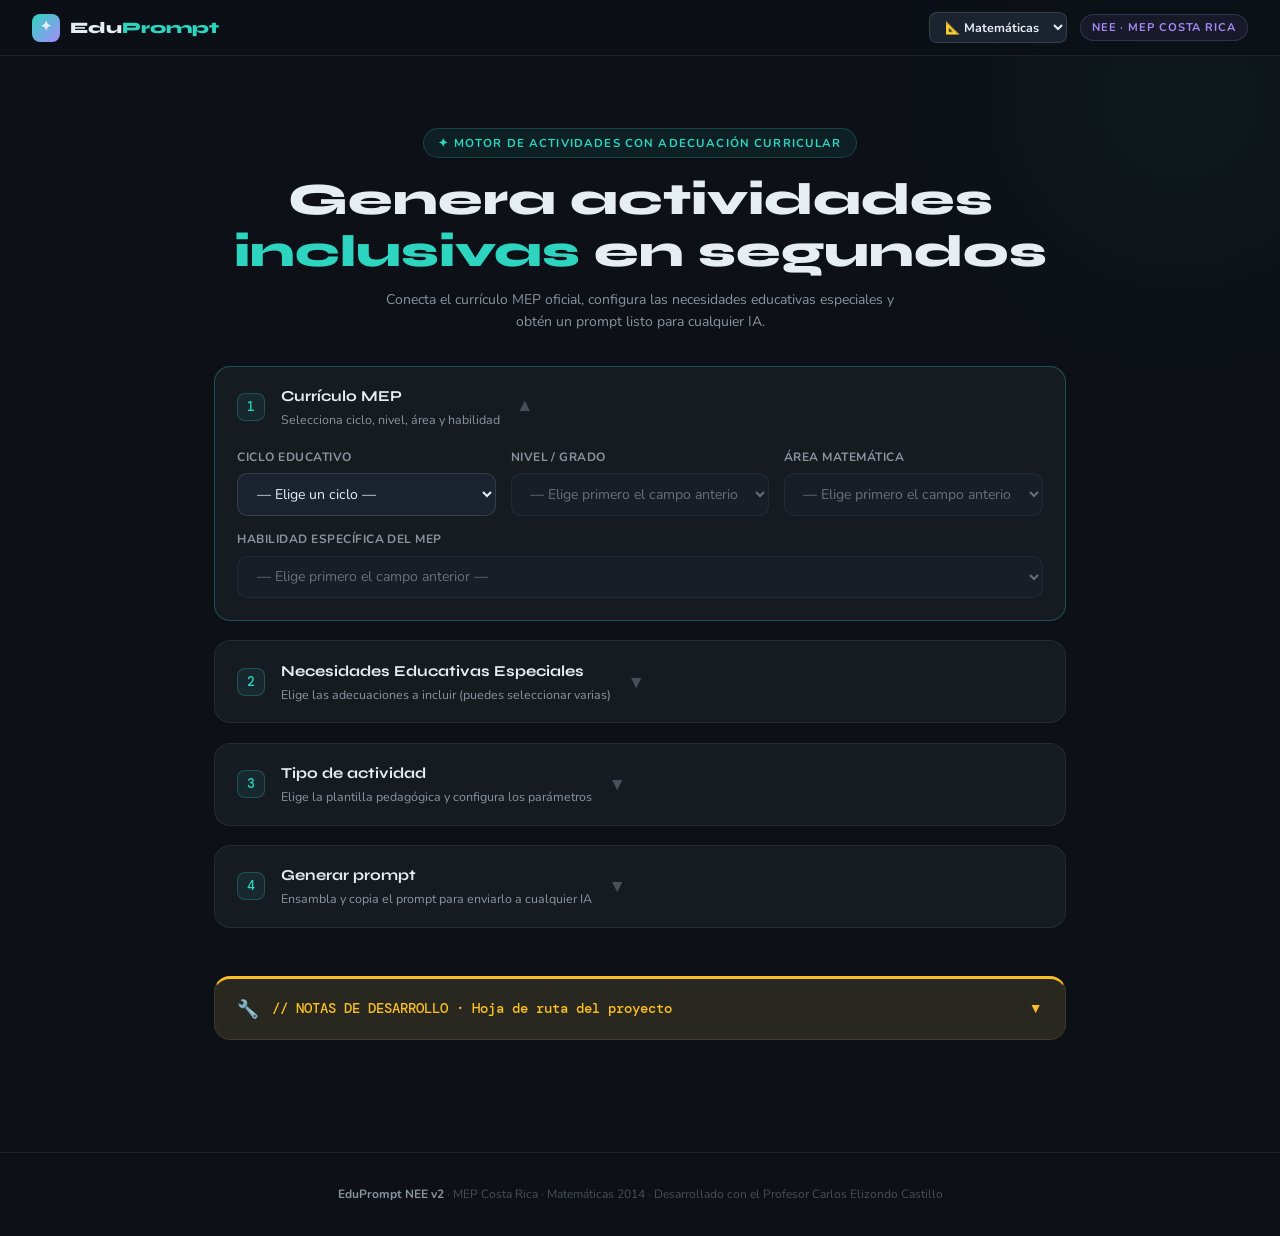
==== index.html @ 9b983ed3 "Add files via upload" ====
<!DOCTYPE html>
<html lang="es">
<head>
<meta charset="UTF-8">
<meta name="viewport" content="width=device-width, initial-scale=1.0">
<title>EduPrompt NEE · MEP Costa Rica</title>
<link href="https://fonts.googleapis.com/css2?family=Syne:wght@400;600;700;800&family=DM+Mono:wght@400;500&family=Nunito:wght@400;500;600;700&display=swap" rel="stylesheet">
<link rel="stylesheet" href="css/styles.css">
</head>
<body>

<!-- ══ LOADING SCREEN ══ -->
<div class="loading-screen" id="loadingScreen">
  <div class="loading-spinner"></div>
  <span class="loading-text" id="loadingText">Cargando currículo MEP...</span>
</div>

<!-- ══ HEADER ══ -->
<header>
  <div class="logo">
    <div class="logo-mark">✦</div>
    <span>Edu<em>Prompt</em></span>
  </div>
  <div class="header-right">
    <select id="sel_materia_header" onchange="cambiarMateria()" title="Seleccionar materia"></select>
    <span class="header-badge">NEE · MEP Costa Rica</span>
  </div>
</header>

<!-- ══ APP ══ -->
<main class="app">

  <!-- HERO -->
  <div class="hero">
    <div class="hero-pill">✦ Motor de actividades con adecuación curricular</div>
    <h1>Genera actividades<br><em>inclusivas</em> en segundos</h1>
    <p>Conecta el currículo MEP oficial, configura las necesidades educativas especiales y obtén un prompt listo para cualquier IA.</p>
  </div>

  <!-- ══════════════════════════════════════════
       PASOS
  ══════════════════════════════════════════ -->
  <div class="steps">

    <!-- ══ PASO 1: CURRÍCULO ══ -->
    <div class="step open active" id="step1">
      <div class="step-header" onclick="toggleStep('step1')">
        <div class="step-num" id="num1">1</div>
        <div>
          <div class="step-title">Currículo MEP</div>
          <div class="step-subtitle">Selecciona ciclo, nivel, área y habilidad</div>
        </div>
        <span class="step-toggle">▼</span>
      </div>
      <div class="step-body">

        <div class="form-grid cols-3">
          <div class="form-group">
            <label>Ciclo educativo</label>
            <select id="sel_ciclo" class="fc" onchange="updateNiveles()" disabled>
              <option value="">— Cargando... —</option>
            </select>
          </div>
          <div class="form-group">
            <label>Nivel / Grado</label>
            <select id="sel_nivel" class="fc" onchange="updateAreas()" disabled>
              <option value="">— Elige ciclo —</option>
            </select>
          </div>
          <div class="form-group">
            <label>Área matemática</label>
            <select id="sel_area" class="fc" onchange="updateHabilidades()" disabled>
              <option value="">— Elige nivel —</option>
            </select>
          </div>
        </div>

        <div class="form-group" style="margin-top:.9rem">
          <label>Habilidad específica del MEP</label>
          <select id="sel_habilidad" class="fc" onchange="updateIndicadores()" disabled>
            <option value="">— Elige área —</option>
          </select>
        </div>

        <!-- Cuadro informativo autocargado -->
        <div class="info-box" id="infoBox">
          <div class="ib-tag">✦ Datos MEP autocargados</div>
          <div id="infoContent"></div>
        </div>

      </div>
    </div>

    <!-- ══ PASO 2: NEE ══ -->
    <div class="step" id="step2">
      <div class="step-header" onclick="toggleStep('step2')">
        <div class="step-num" id="num2">2</div>
        <div>
          <div class="step-title">Necesidades Educativas Especiales</div>
          <div class="step-subtitle">Elige las adecuaciones a incluir (puedes seleccionar varias)</div>
        </div>
        <span class="step-toggle">▼</span>
      </div>
      <div class="step-body">

        <div class="form-group" style="margin-bottom:.9rem">
          <label>Tipo de adecuación curricular (MEP)</label>
          <select id="sel_adecuacion" class="fc">
            <option value="">Sin adecuación curricular específica</option>
            <option value="Adecuación significativa">Adecuación significativa</option>
            <option value="Adecuación no significativa">Adecuación no significativa</option>
            <option value="Adecuación de acceso al currículo">Adecuación de acceso al currículo</option>
          </select>
        </div>

        <label>Necesidades específicas (selecciona las que apliquen)</label>
        <div class="nee-chips" id="neeChips">
          <div class="nee-chip" onclick="toggleNEE(this)" data-nee="Discapacidad auditiva">
            <span>👂</span> Auditiva
          </div>
          <div class="nee-chip" onclick="toggleNEE(this)" data-nee="Discapacidad visual">
            <span>👁️</span> Visual
          </div>
          <div class="nee-chip" onclick="toggleNEE(this)" data-nee="TDAH / Déficit de atención">
            <span>⚡</span> TDAH
          </div>
          <div class="nee-chip" onclick="toggleNEE(this)" data-nee="Dislexia o discalculia">
            <span>📖</span> Dislexia / Discalculia
          </div>
          <div class="nee-chip" onclick="toggleNEE(this)" data-nee="Discapacidad intelectual leve">
            <span>🧩</span> D. Intelectual leve
          </div>
          <div class="nee-chip" onclick="toggleNEE(this)" data-nee="Trastorno del espectro autista (TEA)">
            <span>🌈</span> TEA
          </div>
          <div class="nee-chip" onclick="toggleNEE(this)" data-nee="Dificultades del lenguaje">
            <span>💬</span> Lenguaje
          </div>
          <div class="nee-chip" onclick="toggleNEE(this)" data-nee="Altas capacidades">
            <span>⭐</span> Altas capacidades
          </div>
        </div>

        <div class="form-group" style="margin-top:.9rem">
          <label>Observaciones del grupo (opcional)</label>
          <textarea id="obs_grupo" class="fc" placeholder="Ej: grupo de 28 estudiantes, 2 con TEA, 1 con discapacidad visual parcial..."></textarea>
        </div>

      </div>
    </div>

    <!-- ══ PASO 3: PLANTILLA ══ -->
    <div class="step" id="step3">
      <div class="step-header" onclick="toggleStep('step3')">
        <div class="step-num" id="num3">3</div>
        <div>
          <div class="step-title">Tipo de actividad</div>
          <div class="step-subtitle">Elige la plantilla pedagógica y configura los parámetros</div>
        </div>
        <span class="step-toggle">▼</span>
      </div>
      <div class="step-body">

        <label>Plantilla pedagógica</label>
        <div class="template-grid" id="templateGrid">
          <!-- Generado por templateRegistry.js + app.js -->
        </div>

        <div class="divider"></div>

        <div class="form-grid">
          <div class="form-group">
            <label>Duración</label>
            <select id="sel_duracion" class="fc">
              <option>30 minutos</option>
              <option selected>45 minutos</option>
              <option>60 minutos</option>
              <option>90 minutos</option>
              <option>2 lecciones (90 min)</option>
            </select>
          </div>
          <div class="form-group">
            <label>Organización del grupo</label>
            <select id="sel_grupo" class="fc">
              <option>Individual</option>
              <option>Parejas</option>
              <option selected>Pequeños grupos (3-4)</option>
              <option>Plenaria</option>
              <option>Mixta</option>
            </select>
          </div>
          <div class="form-group">
            <label>Recursos disponibles</label>
            <select id="sel_recursos" class="fc">
              <option>Material básico (papel, lápiz)</option>
              <option selected>Material concreto + impreso</option>
              <option>Tecnología (tablets / computadoras)</option>
              <option>Pizarra digital</option>
              <option>Materiales manipulativos</option>
            </select>
          </div>
          <div class="form-group">
            <label>Detalle del prompt</label>
            <select id="sel_complejidad" class="fc">
              <option>Básico (prompt corto)</option>
              <option selected>Estándar (balanceado)</option>
              <option>Detallado (máximo detalle)</option>
            </select>
          </div>
        </div>

        <div class="form-group" style="margin-top:.9rem">
          <label>Contexto adicional para la IA (opcional)</label>
          <textarea id="ctx_adicional" class="fc" placeholder="Ej: los estudiantes ya conocen fracciones, el aula tiene 30 pupitres, es la primera clase del tema..."></textarea>
        </div>

      </div>
    </div>

    <!-- ══ PASO 4: GENERAR ══ -->
    <div class="step" id="step4">
      <div class="step-header" onclick="toggleStep('step4')">
        <div class="step-num" id="num4">4</div>
        <div>
          <div class="step-title">Generar prompt</div>
          <div class="step-subtitle">Ensambla y copia el prompt para enviarlo a cualquier IA</div>
        </div>
        <span class="step-toggle">▼</span>
      </div>
      <div class="step-body">

        <div style="display:flex;gap:.7rem;flex-wrap:wrap;margin-bottom:1rem">
          <button class="btn btn-teal" onclick="generatePrompt()">
            ✦ Generar prompt MEP + NEE
          </button>
          <button class="btn btn-ghost" onclick="copyPrompt()" id="btnCopy" style="display:none">
            📋 Copiar prompt
          </button>
          <button class="btn btn-ghost" onclick="clearPrompt()" id="btnClear" style="display:none">
            🗑 Limpiar
          </button>
        </div>

        <div class="prompt-output" id="promptOutput">
          <div class="prompt-toolbar">
            <span class="prompt-toolbar-label">prompt generado · listo para copiar</span>
            <span id="promptStats" style="font-family:'DM Mono',monospace;font-size:.72rem;color:var(--text-muted)"></span>
          </div>
          <textarea class="prompt-text" id="promptText" readonly></textarea>
        </div>

        <div class="hint" id="hintMsg" style="display:none"></div>

      </div>
    </div>

  </div><!-- /steps -->


  <!-- ══════════════════════════════════════════
       PANEL DE DESARROLLO
  ══════════════════════════════════════════ -->
  <div class="dev-panel" id="devPanel">
    <div class="dev-header" onclick="toggleDev()">
      <span style="font-size:1.1rem">🔧</span>
      <h3>// NOTAS DE DESARROLLO · Hoja de ruta del proyecto</h3>
      <span id="devToggle" style="color:var(--amber)">▼</span>
    </div>
    <div class="dev-body">

      <div class="dev-section">
        <h4>Estado actual (v2)</h4>
        <div class="code-block">✅ Estructura modular (HTML + CSS + JS separados)
✅ curriculo_matematica.json cargado desde data/
✅ MetaPromptEngine — núcleo de prompts (js/metaPromptEngine.js)
✅ Motor de plantillas con 7 tipos (js/templateRegistry.js)
✅ Selector de materia en header (listo para más materias)
✅ Sistema NEE con chips seleccionables
✅ Panel de desarrollo con hoja de ruta
✅ Listo para GitHub Pages
⏳ Más materias (Ciencias, Español) — requiere extractor Python
⏳ Conexión directa a API de IA (código listo, comentado en app.js)
⏳ Persistencia localStorage (código listo, comentado en app.js)
⏳ Módulo de actividades múltiples</div>
      </div>

      <div class="dev-section">
        <h4>Puntos de conexión</h4>

        <div class="connection-point">
          <span class="cp-icon">📦</span>
          <div class="cp-text">
            <b>Agregar nueva plantilla → js/templateRegistry.js</b>
            Agrega un objeto {id, icon, nombre, desc, estructura} al registro.
            Se renderiza automáticamente, sin tocar nada más.
          </div>
        </div>

        <div class="connection-point">
          <span class="cp-icon">🗺️</span>
          <div class="cp-text">
            <b>Agregar nueva materia → js/app.js (MATERIAS_CONFIG)</b>
            Genera el JSON con el extractor Python, colócalo en data/,
            y descomenta la entrada en MATERIAS_CONFIG. Aparece en el selector del header.
          </div>
        </div>

        <div class="connection-point">
          <span class="cp-icon">🤖</span>
          <div class="cp-text">
            <b>Conectar a API de IA → js/app.js (sendToAPI)</b>
            El código está escrito y comentado. Solo descomenta,
            agrega tu API key y cambia el botón "Generar" por "Generar y enviar".
          </div>
        </div>

        <div class="connection-point">
          <span class="cp-icon">💾</span>
          <div class="cp-text">
            <b>Persistencia → js/app.js (EduStorage)</b>
            Código listo y comentado. Descomenta EduStorage para guardar
            selecciones y prompts entre sesiones del navegador.
          </div>
        </div>
      </div>

      <div class="dev-section">
        <h4>Estructura del proyecto</h4>
        <div class="code-block">eduprompt-nee/
├── index.html                  ← esta página
├── css/
│   └── styles.css              ← todo el diseño
├── js/
│   ├── metaPromptEngine.js     ← núcleo de prompts (Motor)
│   ├── templateRegistry.js     ← plantillas pedagógicas
│   └── app.js                  ← lógica de la aplicación
└── data/
    ├── curriculo_matematica.json   ← 854 habilidades MEP ✅
    ├── curriculo_ciencias.json     ← pendiente extractor
    └── curriculo_espanol.json      ← pendiente extractor</div>
      </div>

      <div class="dev-section">
        <h4>Prompt para continuar con Claude</h4>
        <div class="code-block">Hola Claude. Continuamos el proyecto EduPrompt NEE
del Profesor Carlos Elizondo Castillo (MEP Costa Rica).

CONTEXTO:
- Tenemos eduprompt-nee/ con estructura modular lista para GitHub Pages
- curriculo_matematica.json (854 habilidades, 3 ciclos)
- MetaPromptEngine en js/metaPromptEngine.js
- Motor de plantillas en js/templateRegistry.js (7 plantillas)
- Lógica principal en js/app.js

PRÓXIMO PASO ELEGIDO:
[A] Agregar módulo de actividades múltiples
[B] Activar conexión con API de IA (código ya está comentado en app.js)
[C] Activar persistencia localStorage (código ya está en app.js)
[D] Mapear nuevo plan de estudios con el extractor Python
[E] Mejorar el extractor Python (indicadores MEP pendientes)

Adjunto el ZIP del proyecto. Continúa desde aquí.</div>
        <button class="btn btn-ghost btn-sm" style="margin-top:.6rem" onclick="copyDevPrompt()">
          📋 Copiar este prompt
        </button>
      </div>

    </div>
  </div>

</main>

<footer>
  <b>EduPrompt NEE v2</b> · MEP Costa Rica · Matemáticas 2014 ·
  Desarrollado con el Profesor Carlos Elizondo Castillo
</footer>

<!-- ══ SCRIPTS (orden importante) ══ -->
<script src="js/templateRegistry.js"></script>
<script src="js/metaPromptEngine.js"></script>
<script src="js/app.js"></script>

</body>
</html>
---- css/styles.css ----
/* ═══════════════════════════════════════════════
   EDUPROMPT NEE — STYLES
   v2.0 · MEP Costa Rica
═══════════════════════════════════════════════ */

:root {
  --bg:          #0d1117;
  --surface:     #161b22;
  --surface2:    #1c2330;
  --border:      rgba(255,255,255,0.07);
  --border2:     rgba(255,255,255,0.12);
  --teal:        #2dd4bf;
  --teal-dim:    rgba(45,212,191,0.08);
  --teal-glow:   rgba(45,212,191,0.20);
  --violet:      #a78bfa;
  --violet-dim:  rgba(167,139,250,0.08);
  --amber:       #fbbf24;
  --amber-dim:   rgba(251,191,36,0.08);
  --green:       #34d399;
  --red:         #f87171;
  --text:        #e6edf3;
  --text-soft:   #8b949e;
  --text-muted:  #484f58;
  --r:           10px;
  --r-lg:        16px;
}

* { box-sizing: border-box; margin: 0; padding: 0; }

body {
  background: var(--bg);
  color: var(--text);
  font-family: 'Nunito', sans-serif;
  font-size: 14px;
  line-height: 1.6;
  min-height: 100vh;
}

body::before {
  content: '';
  position: fixed;
  top: -200px; right: -200px;
  width: 600px; height: 600px;
  background: radial-gradient(circle, rgba(45,212,191,0.04) 0%, transparent 70%);
  pointer-events: none;
  z-index: 0;
}

/* ── Header ── */
header {
  position: sticky; top: 0; z-index: 100;
  background: rgba(13,17,23,0.92);
  backdrop-filter: blur(12px);
  border-bottom: 1px solid var(--border);
  padding: 0 2rem;
  height: 56px;
  display: flex; align-items: center; justify-content: space-between;
}

.logo {
  display: flex; align-items: center; gap: 10px;
  font-family: 'Syne', sans-serif; font-weight: 800;
  font-size: 1rem; color: var(--text); text-decoration: none;
}
.logo-mark {
  width: 28px; height: 28px;
  background: linear-gradient(135deg, var(--teal), var(--violet));
  border-radius: 8px;
  display: flex; align-items: center; justify-content: center;
  font-size: 14px;
}
.logo em { color: var(--teal); font-style: normal; }

.header-right { display: flex; align-items: center; gap: .8rem; }

.header-badge {
  font-size: .7rem; font-weight: 700; letter-spacing: .08em;
  text-transform: uppercase;
  background: var(--violet-dim);
  border: 1px solid rgba(167,139,250,0.2);
  color: var(--violet);
  padding: .25rem .7rem; border-radius: 20px;
}

/* ── Selector de materia en header ── */
#sel_materia_header {
  background: var(--surface2);
  border: 1px solid var(--border2);
  border-radius: 8px;
  color: var(--text);
  font-family: 'Nunito', sans-serif;
  font-size: .78rem; font-weight: 700;
  padding: .3rem .7rem;
  outline: none; cursor: pointer;
}
#sel_materia_header:focus { border-color: var(--teal); }

/* ── Layout ── */
.app {
  max-width: 900px;
  margin: 0 auto;
  padding: 2rem 1.5rem 4rem;
  position: relative; z-index: 1;
}

/* ── Hero ── */
.hero {
  padding: 2.5rem 0 2rem;
  text-align: center;
}
.hero-pill {
  display: inline-flex; align-items: center; gap: 6px;
  font-size: .72rem; font-weight: 700; letter-spacing: .1em;
  text-transform: uppercase; color: var(--teal);
  background: var(--teal-dim); border: 1px solid rgba(45,212,191,0.2);
  padding: .3rem .9rem; border-radius: 20px; margin-bottom: 1rem;
}
.hero h1 {
  font-family: 'Syne', sans-serif; font-weight: 800;
  font-size: clamp(1.8rem, 5vw, 2.8rem);
  line-height: 1.15; margin-bottom: .75rem;
}
.hero h1 em { color: var(--teal); font-style: normal; }
.hero p { color: var(--text-soft); max-width: 520px; margin: 0 auto; }

/* ── Loading screen ── */
.loading-screen {
  position: fixed; inset: 0;
  background: var(--bg);
  display: flex; flex-direction: column;
  align-items: center; justify-content: center;
  gap: 1rem; z-index: 999;
  transition: opacity .4s;
}
.loading-screen.hidden { opacity: 0; pointer-events: none; }
.loading-spinner {
  width: 40px; height: 40px;
  border: 3px solid var(--border2);
  border-top-color: var(--teal);
  border-radius: 50%;
  animation: spin .8s linear infinite;
}
@keyframes spin { to { transform: rotate(360deg); } }
.loading-text {
  font-family: 'DM Mono', monospace;
  font-size: .8rem; color: var(--text-soft);
}

/* ── Steps ── */
.steps { display: flex; flex-direction: column; gap: 1.2rem; }

.step {
  background: var(--surface);
  border: 1px solid var(--border);
  border-radius: var(--r-lg);
  overflow: hidden;
  transition: border-color .2s;
}
.step:hover { border-color: var(--border2); }
.step.active { border-color: rgba(45,212,191,0.3); }

.step-header {
  display: flex; align-items: center; gap: 1rem;
  padding: 1.1rem 1.4rem;
  cursor: pointer; user-select: none;
}
.step-num {
  width: 28px; height: 28px; flex-shrink: 0;
  background: var(--teal-dim);
  border: 1px solid rgba(45,212,191,0.25);
  border-radius: 8px;
  display: flex; align-items: center; justify-content: center;
  font-family: 'DM Mono', monospace; font-size: .8rem;
  color: var(--teal); font-weight: 500;
}
.step-num.done { background: var(--teal); color: var(--bg); border-color: var(--teal); }
.step-title {
  font-family: 'Syne', sans-serif; font-weight: 700;
  font-size: .95rem; flex: 1;
}
.step-subtitle { font-size: .78rem; color: var(--text-soft); margin-top: .1rem; }
.step-toggle { color: var(--text-muted); font-size: 1.1rem; transition: transform .25s; }
.step.open .step-toggle { transform: rotate(180deg); }

.step-body { padding: 0 1.4rem 1.4rem; display: none; }
.step.open .step-body { display: block; }

/* ── Form ── */
.form-grid {
  display: grid; grid-template-columns: 1fr 1fr; gap: .9rem;
}
@media(max-width:600px){ .form-grid { grid-template-columns: 1fr; } }
.form-grid.cols-3 { grid-template-columns: 1fr 1fr 1fr; }
@media(max-width:700px){ .form-grid.cols-3 { grid-template-columns: 1fr 1fr; } }

.form-group { display: flex; flex-direction: column; gap: .4rem; }
.form-group.full { grid-column: 1 / -1; }

label {
  font-size: .75rem; font-weight: 700; letter-spacing: .04em;
  text-transform: uppercase; color: var(--text-soft);
}

.fc {
  background: var(--surface2);
  border: 1px solid var(--border2);
  border-radius: var(--r);
  color: var(--text);
  font-family: 'Nunito', sans-serif; font-size: .88rem;
  padding: .6rem .9rem;
  outline: none; width: 100%;
  transition: border-color .2s, box-shadow .2s;
}
.fc:focus { border-color: var(--teal); box-shadow: 0 0 0 3px var(--teal-glow); }
.fc:disabled { opacity: .4; cursor: not-allowed; }
textarea.fc { resize: vertical; min-height: 80px; }
select.fc option { background: var(--surface2); }

/* ── Info box ── */
.info-box {
  background: var(--teal-dim);
  border: 1px solid rgba(45,212,191,0.15);
  border-left: 3px solid var(--teal);
  border-radius: var(--r);
  padding: .9rem 1.1rem;
  font-size: .82rem; line-height: 1.6;
  margin-top: .9rem; display: none;
}
.info-box.visible { display: block; }
.info-box .ib-tag {
  font-size: .7rem; font-weight: 800; letter-spacing: .08em;
  text-transform: uppercase; color: var(--teal); margin-bottom: .6rem;
}
.ib-skill { margin-bottom: .4rem; }
.ib-skill b { color: var(--text); }
.ib-ind { color: var(--text-soft); font-size: .78rem; padding-left: .8rem; }
.ib-ind::before { content: '→ '; color: var(--teal); }

/* ── NEE chips ── */
.nee-chips { display: flex; flex-wrap: wrap; gap: .5rem; margin-top: .4rem; }
.nee-chip {
  display: flex; align-items: center; gap: .4rem;
  background: var(--violet-dim);
  border: 1px solid rgba(167,139,250,0.15);
  border-radius: 20px; padding: .3rem .8rem;
  font-size: .78rem; color: var(--text-soft);
  cursor: pointer; user-select: none; transition: all .15s;
}
.nee-chip:hover { border-color: var(--violet); color: var(--violet); }
.nee-chip.selected {
  background: rgba(167,139,250,0.18);
  border-color: var(--violet); color: var(--violet); font-weight: 700;
}

/* ── Template grid ── */
.template-grid {
  display: grid; grid-template-columns: 1fr 1fr; gap: .6rem; margin-top: .4rem;
}
@media(max-width:600px){ .template-grid { grid-template-columns: 1fr; } }

.tpl-card {
  background: var(--surface2);
  border: 1px solid var(--border2);
  border-radius: var(--r); padding: .8rem 1rem;
  cursor: pointer; user-select: none; transition: all .15s;
}
.tpl-card:hover { background: #1e2530; }
.tpl-card.selected { border-color: var(--teal); background: var(--teal-dim); }
.tpl-card .tpl-name { font-weight: 700; font-size: .85rem; margin-bottom: .2rem; }
.tpl-card .tpl-desc { font-size: .75rem; color: var(--text-soft); line-height: 1.4; }
.tpl-card .tpl-icon { font-size: 1.1rem; margin-bottom: .3rem; }

/* ── Buttons ── */
.btn {
  display: inline-flex; align-items: center; gap: .5rem;
  padding: .6rem 1.2rem; border-radius: var(--r); border: none;
  font-family: 'Nunito', sans-serif; font-weight: 700;
  font-size: .85rem; cursor: pointer; transition: all .15s;
}
.btn-teal { background: var(--teal); color: var(--bg); }
.btn-teal:hover { background: #5eead4; transform: translateY(-1px); }
.btn-ghost { background: transparent; border: 1px solid var(--border2); color: var(--text-soft); }
.btn-ghost:hover { border-color: var(--teal); color: var(--teal); }
.btn-sm { padding: .4rem .8rem; font-size: .78rem; }

/* ── Prompt output ── */
.prompt-output {
  background: var(--surface2); border: 1px solid var(--border2);
  border-radius: var(--r-lg); overflow: hidden;
  margin-top: 1.2rem; display: none;
}
.prompt-output.visible { display: block; }
.prompt-toolbar {
  display: flex; align-items: center; justify-content: space-between;
  padding: .7rem 1.1rem; border-bottom: 1px solid var(--border);
  background: rgba(0,0,0,0.2);
}
.prompt-toolbar-label {
  font-family: 'DM Mono', monospace; font-size: .75rem; color: var(--teal);
  display: flex; align-items: center; gap: .5rem;
}
.prompt-toolbar-label::before {
  content: ''; width: 8px; height: 8px;
  background: var(--teal); border-radius: 50%;
  animation: pulse 2s infinite;
}
@keyframes pulse { 0%, 100% { opacity: 1; } 50% { opacity: .3; } }
.prompt-text {
  background: transparent; border: none;
  color: var(--text); font-family: 'DM Mono', monospace;
  font-size: .78rem; line-height: 1.7;
  padding: 1.1rem; width: 100%; min-height: 280px;
  resize: vertical; outline: none;
}

/* ── Misc ── */
.divider { height: 1px; background: var(--border); margin: 1.1rem 0; }

.hint {
  font-size: .75rem; color: var(--text-soft);
  background: var(--amber-dim);
  border: 1px solid rgba(251,191,36,0.15);
  border-radius: 8px; padding: .4rem .8rem; margin-top: .5rem;
}

/* ── Dev panel ── */
.dev-panel {
  margin-top: 3rem;
  background: var(--surface);
  border: 1px solid rgba(251,191,36,0.2);
  border-top: 3px solid var(--amber);
  border-radius: var(--r-lg); overflow: hidden;
}
.dev-header {
  display: flex; align-items: center; gap: .8rem;
  padding: 1rem 1.4rem; background: var(--amber-dim);
  cursor: pointer; user-select: none;
}
.dev-header h3 {
  font-family: 'DM Mono', monospace;
  font-size: .85rem; font-weight: 500; color: var(--amber); flex: 1;
}
.dev-body { padding: 1.4rem; display: none; }
.dev-panel.open .dev-body { display: block; }

.dev-section { margin-bottom: 1.4rem; }
.dev-section h4 {
  font-family: 'DM Mono', monospace; font-size: .78rem; color: var(--amber);
  margin-bottom: .6rem; display: flex; align-items: center; gap: .5rem;
}
.dev-section h4::before { content: '//'; color: var(--text-muted); }

.code-block {
  background: rgba(0,0,0,0.3); border: 1px solid var(--border);
  border-radius: 8px; padding: .8rem 1rem;
  font-family: 'DM Mono', monospace; font-size: .75rem;
  line-height: 1.7; color: var(--text-soft); white-space: pre-wrap;
}

.connection-point {
  display: flex; align-items: flex-start; gap: .7rem;
  background: rgba(251,191,36,0.04);
  border: 1px solid rgba(251,191,36,0.1);
  border-radius: 8px; padding: .7rem .9rem; margin-bottom: .5rem;
  font-size: .8rem;
}
.cp-icon { font-size: 1rem; margin-top: .05rem; flex-shrink: 0; }
.cp-text b { color: var(--amber); display: block; margin-bottom: .2rem; }
.cp-text { color: var(--text-soft); line-height: 1.5; }

/* ── Footer ── */
footer {
  text-align: center; padding: 2rem;
  color: var(--text-muted); font-size: .75rem;
  border-top: 1px solid var(--border); margin-top: 3rem;
}
footer b { color: var(--text-soft); }
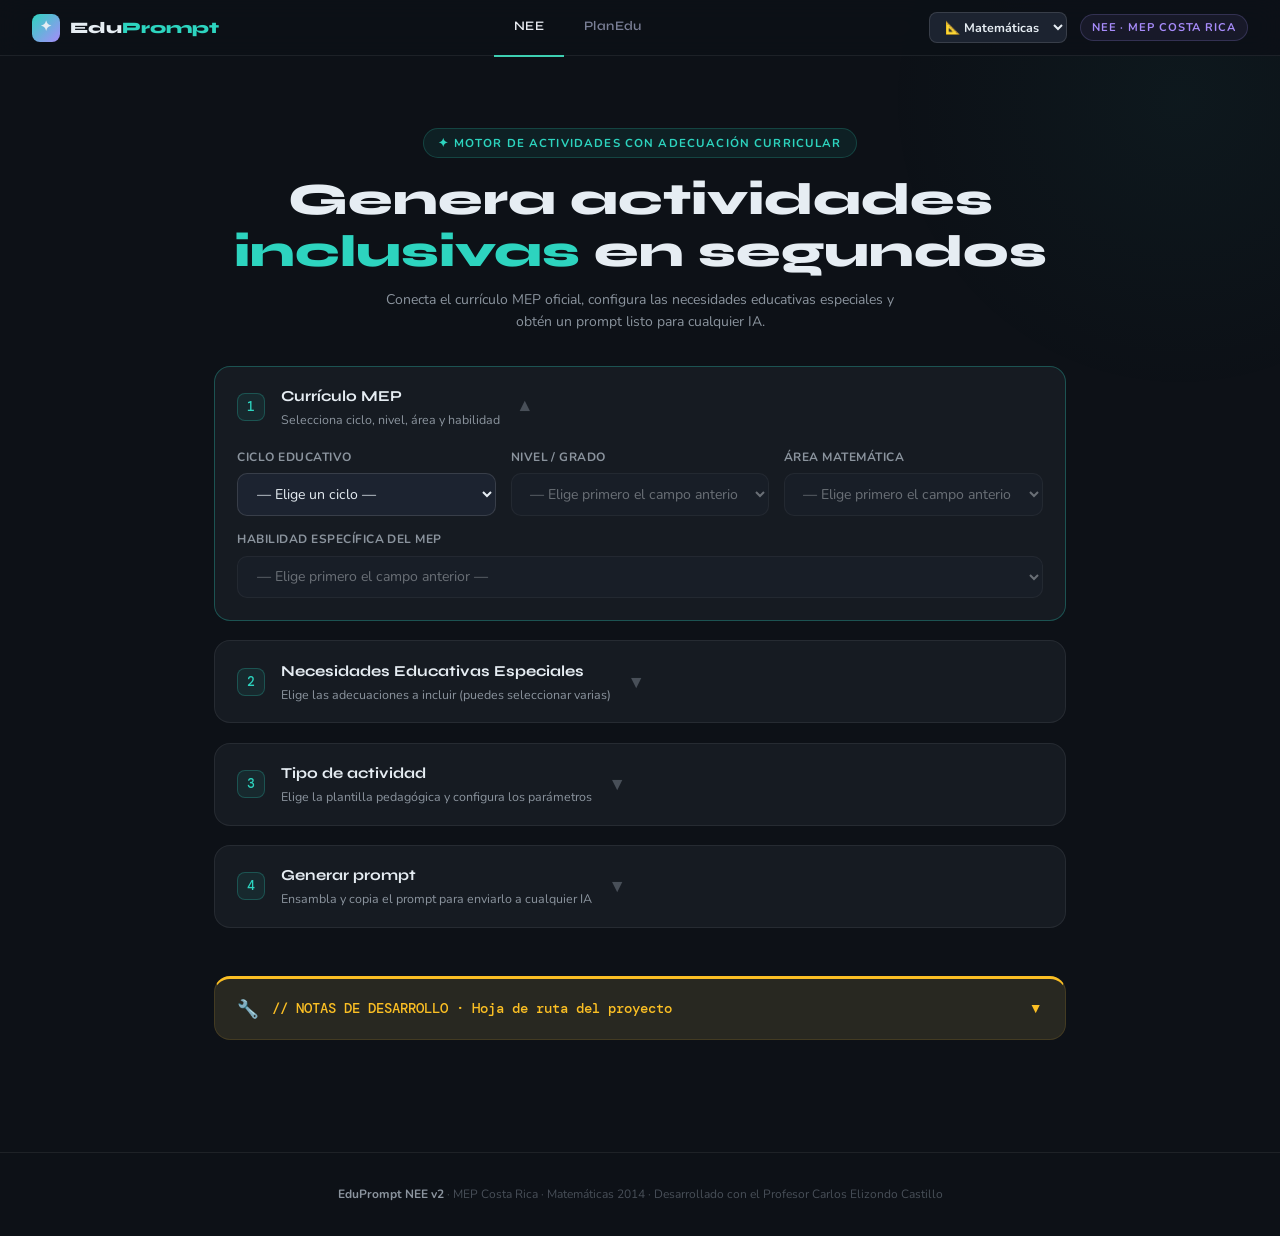
==== commit 612da8c4: "Agrega metaEngine.js - motor de dos capas NEE + PlanEdu" ====
--- a/index.html
+++ b/index.html
@@ -15,12 +15,15 @@
   <span class="loading-text" id="loadingText">Cargando currículo MEP...</span>
 </div>
 
-<!-- ══ HEADER ══ -->
 <header>
   <div class="logo">
     <div class="logo-mark">✦</div>
     <span>Edu<em>Prompt</em></span>
   </div>
+  <nav style="display:flex;align-items:center;gap:0;margin-left:8px;">
+    <a href="index.html" style="font-family:'Syne',sans-serif;font-size:13px;font-weight:600;padding:18px 20px;color:#e8eaf0;text-decoration:none;border-bottom:2px solid #3ecfb2;letter-spacing:.03em;">NEE</a>
+    <a href="planedu.html" style="font-family:'Syne',sans-serif;font-size:13px;font-weight:600;padding:18px 20px;color:#7a7f96;text-decoration:none;border-bottom:2px solid transparent;letter-spacing:.03em;">PlanEdu</a>
+  </nav>
   <div class="header-right">
     <select id="sel_materia_header" onchange="cambiarMateria()" title="Seleccionar materia"></select>
     <span class="header-badge">NEE · MEP Costa Rica</span>
@@ -378,6 +381,7 @@
 <!-- ══ SCRIPTS (orden importante) ══ -->
 <script src="js/templateRegistry.js"></script>
 <script src="js/metaPromptEngine.js"></script>
+<script src="js/metaEngine.js"></script>
 <script src="js/app.js"></script>
 
 </body>
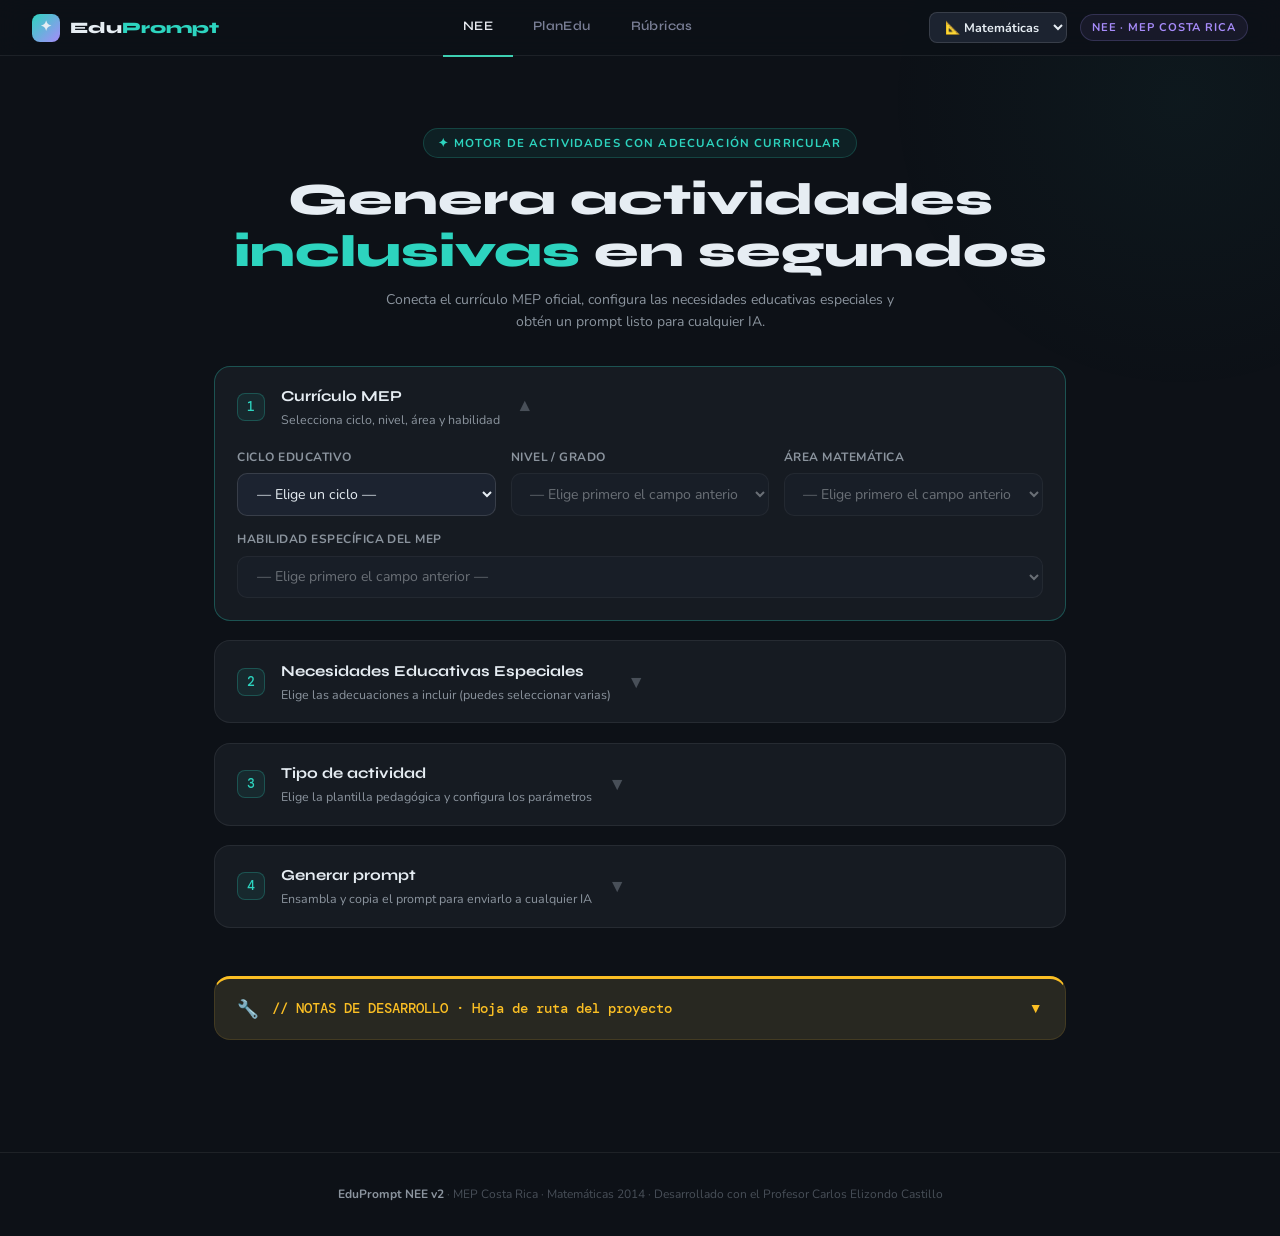
==== commit 2c7df396: "v3: doble fase NEE+PlanEdu, nueva pestaña Rúbricas" ====
--- a/index.html
+++ b/index.html
@@ -23,6 +23,7 @@
   <nav style="display:flex;align-items:center;gap:0;margin-left:8px;">
     <a href="index.html" style="font-family:'Syne',sans-serif;font-size:13px;font-weight:600;padding:18px 20px;color:#e8eaf0;text-decoration:none;border-bottom:2px solid #3ecfb2;letter-spacing:.03em;">NEE</a>
     <a href="planedu.html" style="font-family:'Syne',sans-serif;font-size:13px;font-weight:600;padding:18px 20px;color:#7a7f96;text-decoration:none;border-bottom:2px solid transparent;letter-spacing:.03em;">PlanEdu</a>
+    <a href="rubricas.html" style="font-family:'Syne',sans-serif;font-size:13px;font-weight:600;padding:18px 20px;color:#7a7f96;text-decoration:none;border-bottom:2px solid transparent;letter-spacing:.03em;">Rúbricas</a>
   </nav>
   <div class="header-right">
     <select id="sel_materia_header" onchange="cambiarMateria()" title="Seleccionar materia"></select>
@@ -272,19 +273,21 @@
     <div class="dev-body">
 
       <div class="dev-section">
-        <h4>Estado actual (v2)</h4>
+        <h4>Estado actual (v3)</h4>
         <div class="code-block">✅ Estructura modular (HTML + CSS + JS separados)
-✅ curriculo_matematica.json cargado desde data/
-✅ MetaPromptEngine — núcleo de prompts (js/metaPromptEngine.js)
+✅ curriculo_matematica.json (618 habilidades, cycles→niveles→areas)
+✅ MetaPromptEngine v3 — prompt DOBLE FASE (js/metaPromptEngine.js)
 ✅ Motor de plantillas con 7 tipos (js/templateRegistry.js)
 ✅ Selector de materia en header (listo para más materias)
 ✅ Sistema NEE con chips seleccionables
-✅ Panel de desarrollo con hoja de ruta
-✅ Listo para GitHub Pages
+✅ skillId separado — habilidad con código + texto completo en el prompt
+✅ PlanEdu con doble fase (planedu.html)
+✅ metaEngine.js compartido entre NEE y PlanEdu
+✅ Listo para GitHub Pages · oliver2389.github.io
+⏳ Rúbricas de evaluación — nueva pestaña (rubricas.html) · EN DESARROLLO
+⏳ Conexión directa a API Claude — campo api_key listo en planedu.html
 ⏳ Más materias (Ciencias, Español) — requiere extractor Python
-⏳ Conexión directa a API de IA (código listo, comentado en app.js)
-⏳ Persistencia localStorage (código listo, comentado en app.js)
-⏳ Módulo de actividades múltiples</div>
+⏳ Exportar a .docx con formato oficial MEP</div>
       </div>
 
       <div class="dev-section">
@@ -345,24 +348,23 @@
 
       <div class="dev-section">
         <h4>Prompt para continuar con Claude</h4>
-        <div class="code-block">Hola Claude. Continuamos el proyecto EduPrompt NEE
-del Profesor Carlos Elizondo Castillo (MEP Costa Rica).
-
-CONTEXTO:
-- Tenemos eduprompt-nee/ con estructura modular lista para GitHub Pages
-- curriculo_matematica.json (854 habilidades, 3 ciclos)
-- MetaPromptEngine en js/metaPromptEngine.js
-- Motor de plantillas en js/templateRegistry.js (7 plantillas)
-- Lógica principal en js/app.js
-
-PRÓXIMO PASO ELEGIDO:
-[A] Agregar módulo de actividades múltiples
-[B] Activar conexión con API de IA (código ya está comentado en app.js)
-[C] Activar persistencia localStorage (código ya está en app.js)
-[D] Mapear nuevo plan de estudios con el extractor Python
-[E] Mejorar el extractor Python (indicadores MEP pendientes)
-
-Adjunto el ZIP del proyecto. Continúa desde aquí.</div>
+        <div class="code-block">Continuamos EduPrompt NEE · PlanEdu · Rúbricas.
+Prof. Carlos Elizondo Castillo · MEP Costa Rica.
+
+Estado actual (v3):
+- index.html (NEE) + planedu.html + rubricas.html · oliver2389.github.io
+- metaPromptEngine.js v3 — prompt DOBLE FASE en NEE
+- planedu.html con doble fase + 5 pasos + DUA + SP + PEI
+- metaEngine.js compartido (buildPrompt + callClaude + render)
+- curriculo_matematica.json (618 habilidades, cycles→niveles→areas)
+- curriculo_contexto.json (17 entradas contexto curricular MEP)
+- app.js con skillId separado — habilidad con código + texto
+
+Próximo paso:
+- Construir rubricas.html — tabla Indicadores / Inicial / Intermedio / Avanzado
+- El docente selecciona habilidades y genera la rúbrica con prompt doble fase
+
+Adjunto los archivos. Continuá desde aquí.</div>
         <button class="btn btn-ghost btn-sm" style="margin-top:.6rem" onclick="copyDevPrompt()">
           📋 Copiar este prompt
         </button>
